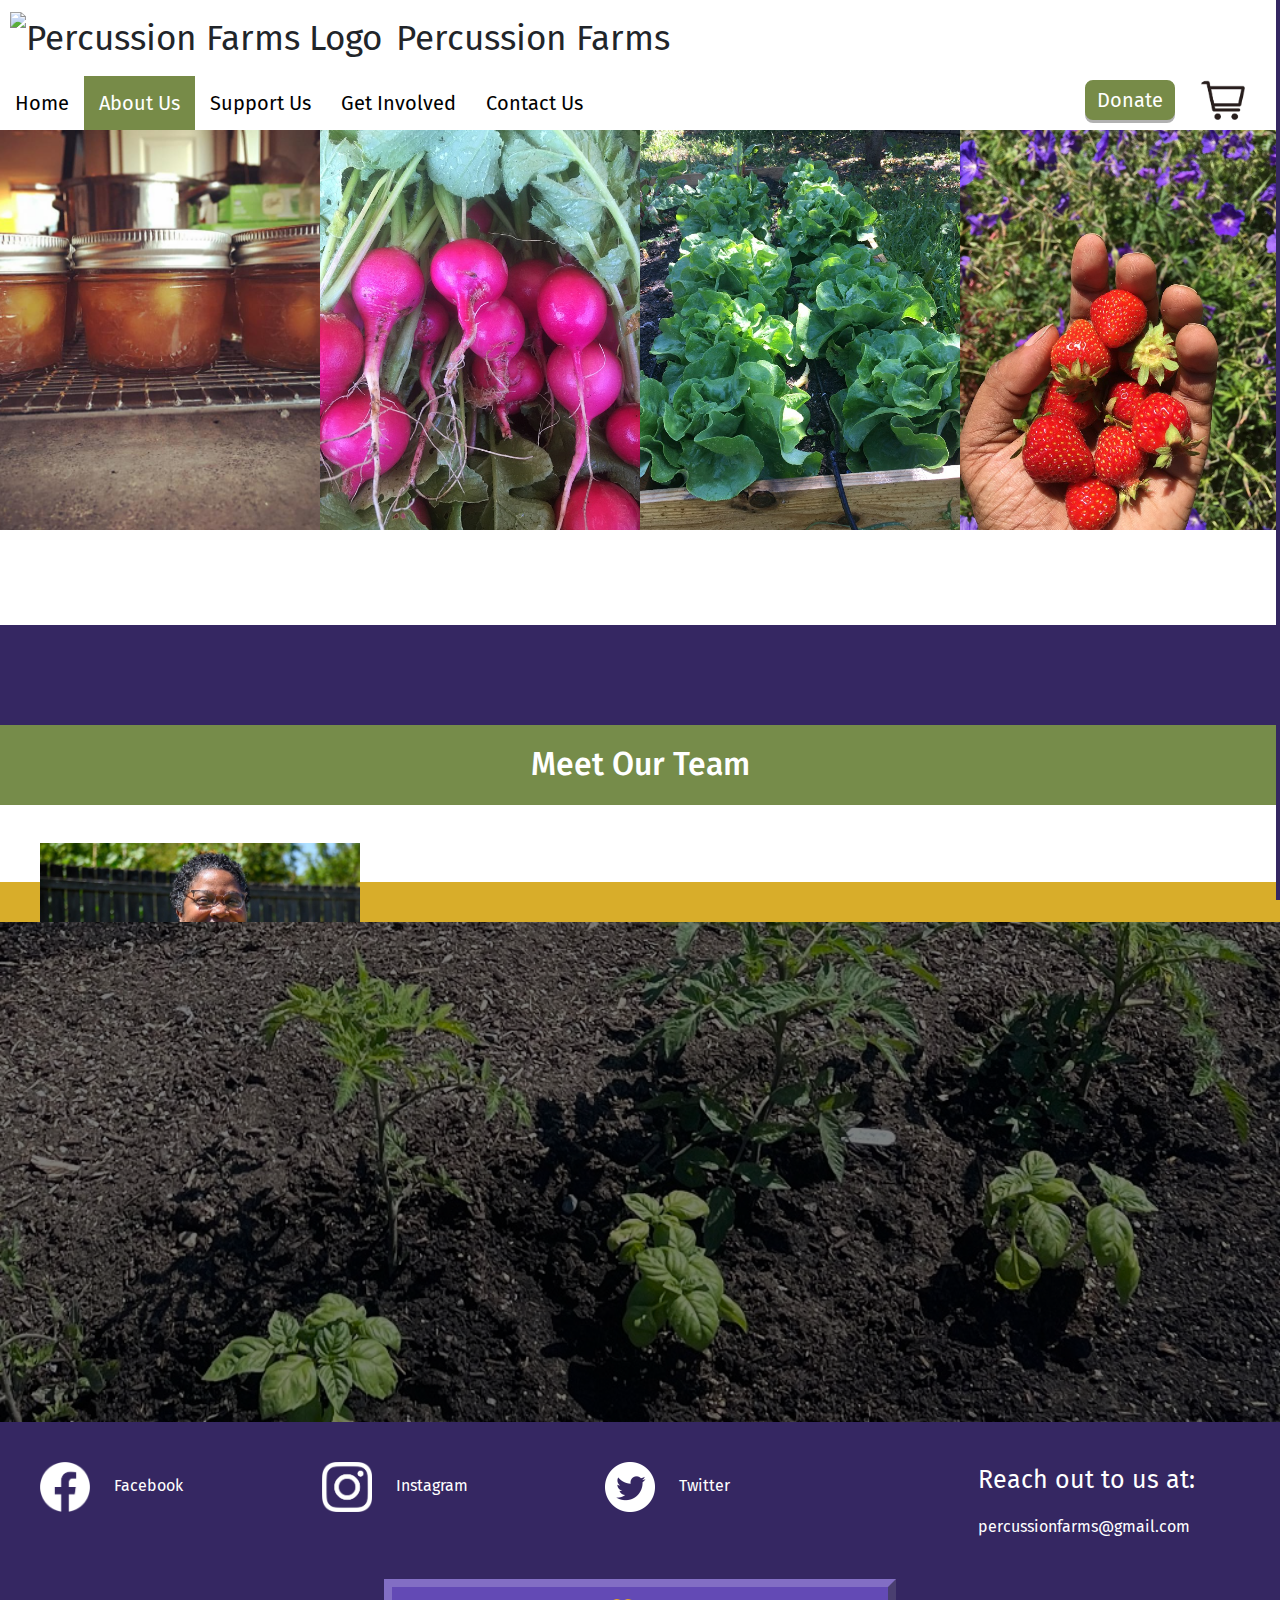
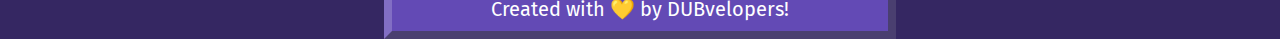
==== about-us.html @ 9882c14b "style fixes,  add support page content load" ====
<!DOCTYPE html>
<html lang="en">

<head>
    <meta charset="UTF-8">
    <meta name="viewport" content="width=device-width, initial-scale=1, shrink-to-fit=no">
    <link rel="icon" type="image/x-icon" href="img/favicon.ico">

    <!-- BOOTSTRAP LINKS -->
    <link rel="stylesheet" href="https://cdn.jsdelivr.net/npm/bootstrap@4.0.0/dist/css/bootstrap.min.css"
        integrity="sha384-Gn5384xqQ1aoWXA+058RXPxPg6fy4IWvTNh0E263XmFcJlSAwiGgFAW/dAiS6JXm" crossorigin="anonymous">
    <script src="https://code.jquery.com/jquery-3.2.1.slim.min.js"
        integrity="sha384-KJ3o2DKtIkvYIK3UENzmM7KCkRr/rE9/Qpg6aAZGJwFDMVNA/GpGFF93hXpG5KkN"
        crossorigin="anonymous"></script>
    <script src="https://cdn.jsdelivr.net/npm/popper.js@1.12.9/dist/umd/popper.min.js"
        integrity="sha384-ApNbgh9B+Y1QKtv3Rn7W3mgPxhU9K/ScQsAP7hUibX39j7fakFPskvXusvfa0b4Q"
        crossorigin="anonymous"></script>
    <script src="https://cdn.jsdelivr.net/npm/bootstrap@4.0.0/dist/js/bootstrap.min.js"
        integrity="sha384-JZR6Spejh4U02d8jOt6vLEHfe/JQGiRRSQQxSfFWpi1MquVdAyjUar5+76PVCmYl"
        crossorigin="anonymous"></script>

    <!-- CSS LINKS -->
    <link rel="stylesheet" type="text/css" href="css/about-us.css">
    <link rel="stylesheet" type="text/css" href="css/header-footer.css">
    <link rel="stylesheet" type="text/css" href="css/modal.css">

    <!-- SCRIPT LINKS -->
    <script src="https://www.paypal.com/sdk/js?client-id=sb&enable-funding=venmo&currency=USD"
        data-sdk-integration-source="button-factory"></script>
    <script defer src="js/script.js"></script>
    <script defer src="js/cart.js"></script>
    <script src="content/env.js"></script>
    <script defer src="content/load-b.js"></script>

    <title> Percussion Farms </title>
</head>

<body>
    <nav>
        <div class="head">
            <img src="img/favicon.ico" alt="Percussion Farms Logo">
            <p>Percussion Farms</p>
        </div>
        <div class="links">
            <a href="index.html">Home</a>
            <a class="current">About Us</a>
            <a href="support-us.html">Support Us</a>
            <a href="get-involved.html">Get Involved</a>
            <a href="contact-us.html">Contact Us</a>
            <img onclick="openCart()" src="img/cart.png"></img>
            <button class="btn" data-open="#donate">Donate</button>
        </div>
    </nav>
    <div class="content">
        <section id="rowpics">
            <img src="img/collage-1.jpg" alt="A row of jars">
            <img src="img/collage-2.jpg" alt="Fresh picked radishes">
            <img src="img/collage-3.jpg" alt="A row of crops growing">
            <img src="img/collage-4.jpg" alt="Fresh picked strawberries">
        </section>
        <section id="mission">
            <h2 id="t7"></h2>
            <p id="s7" style="font-weight: bold;"></p>
        </section>
        <p id="d7"></p>
        <section id="team">
            <h2>Meet Our Team</h2>
            <div id="teamblock">
                <div class="member"
                    style="height: 0" 
                    id="mem8">
                    <img id="i8" 
                        src="img/team-1.png">
                    <div class="text-container">
                        <h3 id="t8"></h3>
                        <h3 id="s8"></h3>
                        <br>
                        <p id="d8"></p>
                    </div>
                </div>
                <div class="member"
                    style="height: 0"  
                    id="mem9">
                    <img id="i9"
                        src="img/team-1.png">
                    <div class="text-container">
                        <h3 id="t9"></h3>
                        <h3 id="s9"></h3>
                        <br>
                        <p id="d9"></p>
                    </div>
                </div>
                <div class="member" 
                    style="height: 0"
                    id="mem10">
                    <img id="i10"
                        style="height: 0" 
                        src="img/team-1.png">
                    <div class="text-container">
                        <h3 id="t10"></h3>
                        <h3 id="s10"></h3>
                        <br>
                        <p id="d10"></p>
                    </div>
                </div>
            </div>
            </div>
        </section>
        <h2 class="history-header" id="t11"></h2>
        <section id="history">
            <div class="background-fade"></div>
            <div id="history-content">
                <img src="img/about-1.jpg" alt="Background pic">
                <div class="text-container">
                    <p id="d11"></p>
                </div>
            </div>
        </section>
    </div>

    <!-- Page Footer -->
    <footer>
        <div class="address">
            <img src="img/logo/facebook.png" alt="Facebook Logo">
            <a href="https://www.facebook.com/PercussionFarms/" target="blank">Facebook</a>
        </div>
        <div class="address">
            <img src="img/logo/instagram.png" alt="Instagram Logo">
            <a href="https://www.instagram.com/percussionfarms/?hl=en" target="blank">Instagram</a>
        </div>
        <div class="address">
            <img src="img/logo/twitter.png" alt="Twitter Logo">
            <a href="https://mobile.twitter.com/percussionfarms" target="blank">Twitter</a>
        </div>
        <div class="filler"></div>
        <div class="contact">
            <p> Reach out to us at: </p>
            <a href="mailto:percussionfarms@gmail.com"> percussionfarms@gmail.com </a>
            <!-- <p>Phone: xxx-xxx-xxxx</p> -->
        </div>
    </footer>
    <div class="dubvelopers">
        <p> Created with &#128155 by <a href="https://dubvelopersuw.org" target="blank">DUBvelopers</a>! </p>
    </div>

    <!-- Donation Overlay -->
    <div id="overlay"></div>
    <div class="popup-body donate-body clear" id="donate">
        <button data-close="#donate" class="close-button">&times;</button>
        <div class="donate-mid">
            <p class="donate-head"> We appreciate your support! </p>
            <p> Thank you for considering donating to our farm! All donations will go towards farm preparation, such
                seeds, class materials, cover crops, and supporting our farmers' salaries.
            </p>
            <div class="amounts">
                <button class="num" value="5" onclick="setValue(5)">$5</button>
                <button class="num" value="10" onclick="setValue(10)">$10</button>
                <button class="num" value="15" onclick="setValue(15)">$15</button>
                <button class="num" value="20" onclick="setValue(20)">$20</button>
            </div>
            <div class="donate-field">
                <p class="dollar">$</p>
                <input type="text" inputmode="numeric" class="donate-input" placeholder="0.00" id="amount"
                    data-amount="0.00" onblur="checkInput()" onkeypress="return filterKeys(event)"
                    onclick="clearInput()"></input>
            </div>

            <!-- CHECKOUT BUTTOM -->
            <form action="https://www.paypal.com/cgi-bin/webscr" method="post">
                <input type="hidden" name="item_name_1" value="Donation" />
                <input id="donate-amount" type="hidden" name="amount_1" value='0.00' />
                <input type="hidden" name="quantity_1" value="1" />

                <p class="donate-check" onclick="checkZero()">Support</p>
                <button hidden id="donate-submit" alt="Checkout Button">Support</button>

                <!-- THANK YOU PAGE RETURN LINK -->
                <input type="hidden" name="return" value="https://www.percussionfarms.org" />
                <!-- CANCEL ORDER RETURN LINK -->
                <input type="hidden" name="cancel_return" value="https://www.percussionfarms.org" />

                <input type="hidden" name="notify_url" value="https://percussionfarms.org/?simple_cart_ipn=1" />
                <input type="hidden" name="business" value="percussionfarms@gmail.com" />
                <input type="hidden" name="currency_code" value="USD" />
                <input type="hidden" name="cmd" value="_cart" />
                <input type="hidden" name="upload" value="1" />
                <input type="hidden" name="rm" value="2" />
                <input type="hidden" name="charset" value="utf-8" />
            </form>
        </div>
    </div>
    <!-- End of Overlay -->

    <!-- Cart Overlay -->
    <div id="cart-sidebar" class="sidebar">
        <button class="close-button" onclick="closeCart()">&times;</button>
        <p class="cart-head"> Cart </p>
        <div class="cart-mid"></div>

        <!-- CHECKOUT BUTTOM -->
        <form action="https://www.paypal.com/cgi-bin/webscr" method="post">
            <input type="hidden" id="name_1" />
            <input type="hidden" id="amount_1" />
            <input type="hidden" id="quantity_1" value="0" />
            <input type="hidden" id="name_2" />
            <input type="hidden" id="amount_2" />
            <input type="hidden" id="quantity_2" value="0" />
            <input type="hidden" id="name_3" />
            <input type="hidden" id="amount_3" />
            <input type="hidden" id="quantity_3" value="0" />
            <input type="hidden" id="name_4" />
            <input type="hidden" id="amount_4" />
            <input type="hidden" id="quantity_4" value="0" />
            <input type="hidden" id="name_5" />
            <input type="hidden" id="amount_5" />
            <input type="hidden" id="quantity_5" value="0" />

            <button type="submit" class="hide btn" id="cart-submit" name="submit" alt="Checkout Button">Check
                Out</button>

            <!-- THANK YOU PAGE RETURN LINK -->
            <input type="hidden" name="return" value="https://www.percussionfarms.org" />
            <!-- CANCEL ORDER RETURN LINK -->
            <input type="hidden" name="cancel_return" value="https://www.percussionfarms.org" />

            <input type="hidden" name="notify_url" value="https://percussionfarms.org/?simple_cart_ipn=1" />
            <input type="hidden" name="business" value="percussionfarms@gmail.com" />
            <input type="hidden" name="currency_code" value="USD" />
            <input type="hidden" name="cmd" value="_cart" />
            <input type="hidden" name="upload" value="1" />
            <input type="hidden" name="rm" value="2" />
            <input type="hidden" name="charset" value="utf-8" />
        </form>

    </div>
    <!-- End of Overlay -->

</body>

</html>
---- css/about-us.css ----
#rowpics {
	height: auto;
	display: flex;
}

#rowpics img {
	width: 25%;
	height: 400px;
	object-fit: cover;
}

#mission {
	height: auto;
	margin: 40px 8vw;
}

#mission h2 {
	padding-bottom: 15px;
	font-size: 40px;
}

#mission,
#team h2,
#history {
	text-align: center;
	justify-content: center;
}

#mission p {
	font-size: 22px;
	line-height: 40px;
}

#history,
#team,
#values,
#history h2 {
	margin-bottom: 0px;
	margin-top: 0px;
}

#values {
	background-color: #352762;
	display: flex;
	justify-content: space-evenly;
	color: white;
	height: auto;
}

.value {
	display: flex;
	flex-flow: column;
	width: 33%;
	height: 100%;
	justify-content: center;
	text-align: center;
	padding: 5% 5% 5% 5%;
}

.value-header {
	display: flex;
	flex-flow: row nowrap;
	height: 80px;
	margin-left: auto;
	margin-right: auto;
}

.value-header img {
	height: 100%;
}

.value-header>h3 {
	margin: auto 10px;
	font-size: 30px;
	font-weight: bold;
}

.value .text-container {
	margin-top: 20px;
	width: 100%;
	word-wrap: break-word;
	height: 50%;
	text-align: center;
}

.value img {
	height: 100%;
}

.value p {
	flex-flow: column;
	line-height: 40px;
	font-size: 20px;
}

.content>p {
	font-size: 22px;
	line-height: 40px;
	color: white;
	background-color: #352762;
	padding: 50px 8vw;
	margin-bottom: 0;
	text-align: center;
}

#team h2 {
	background-color: #768C4A;
	height: 80px;
	justify-content: center;
	color: white;
	height: 80px;
	padding: 20px;
}

#teamblock {
	flex-direction: column;
	margin: 3vw 0;
}

#teamblock,
.member {
	display: flex;
}

.member {
	gap: 40px;
	margin: 0px 40px;
}

.member h2 {
	font-size: 18px;
}

.member img {
	width: 25vw;
	max-width: 375px;
	height: auto;
	margin: auto 0;
}

.member .text-container {
	width: 70vw;
	margin: 30px 0;
}

.member .text-container h3 {
	font-size: 24px;
}

.member .text-container p {
	font-size: 22px;
	line-height: 36px;
}

.member .text-container h3:nth-child(1) {
	font-weight: bold;
}

.member .text-container h3:nth-child(2) {
	font-style: italic;
}

.member h3 {
	font-size: 18px;
	margin-bottom: 0px;
}

.background-fade {
	background-color: rgba(0, 0, 0, .5);
	position: absolute;
	width: 100vw;
	max-width: 2100px;
	height: 500px;
	z-index: 2;
}

#history {
	height: 500px;
	color: white;
}

.history-header {
	background-color: #D8AD2A;
	height: auto;
	padding: 20px;
	margin-bottom: 0;
	text-align: center;
	color: white;
}

#history img {
	position: relative;
	width: 100%;
	height: 500px;
	object-fit: cover;
}

#history #history-content {
	height: 500px;
	position: relative;
}

#history-content .text-container {
	position: absolute;
	top: 70%;
	left: 50%;
	transform: translate(-50%, -50%);
	word-break: break-all;
	height: 90%;
	width: 80%;
	z-index: 4;
	word-break: break-word;
}

#history-content .text-container p {
	font-size: 25px;
}

.btn,
.newsletter-submit {
	margin-top: 2rem;
	background-color: transparent;
	color: white;
	border: 3px solid white;
	border-radius: 8px;
	font-size: 18px;
	box-shadow: 0px 3px rgba(100, 100, 100, .5);
}

.newsletter {
	display: flex;
	flex-direction: column;
	gap: 1.5rem;
	background-color: rgb(198, 198, 198, .3);
	padding: 3rem;
}

.newsletter h3 {
	margin-bottom: 2rem;
	font-weight: bold;
}

.newsletter-container {
	margin: auto;
	width: 60%;
}

.newsletter-text {
	width: 100%;
	height: 40px;
	padding: 1rem;
	border-width: 1px;
	background-color: rgb(202, 164, 164, .5);
}

.newsletter-submit {
	border: none;
	margin: 0;
	padding: 6px 12px;
	background-color: #768C4A;
}

/* Media Queries */

@media only screen and (max-width: 800px) {
	#rowpics img {
		width: 50%;
		height: 200px;
	}

	#values {
		height: auto;
		padding: 40px 0;
	}

	.member {
		gap: 0;
		margin: 30px 10vw;
	}

	.member img {
		width: 80%;
		max-width: 80%;
		margin: 0 auto;
	}

	.member .text-container {
		width: 100%;
	}

	.member .text-container p {
		text-align: center;
		margin: 0;
	}

	.member .text-container h3 {
		text-align: center;
		width: 100%;
		margin-bottom: 10px;
		font-size: 25px;
	}

	#history {
		height: 600px;
	}

	#history h2,
	#team h2 {
		height: 80px;
		padding: 20px;
	}

	#history #history-content {
		height: 600px;
		position: relative;
	}

	#history img {
		position: relative;
		width: 100%;
		height: 600px;
		object-fit: cover;
	}

	.background-fade {
		height: 600px;
	}

	#rowpics {
		flex-wrap: wrap;
	}

	#rowpics img {
		width: 50%;
		object-fit: cover;
	}

	#values {
		flex-direction: column;
		align-items: center;
	}

	#values>.value {
		width: 100%;
		padding-bottom: 5%;
	}

	.member {
		flex-direction: column;
	}

	.newsletter-container {
		width: 80%;
	}
}

@media only screen and (max-width: 420px) {
	#history {
		height: 950px;
	}

	#history h2 {
		height: 3000px;
		padding: 20px;
	}

	#history #history-content {
		position: relative;
	}

	#history img {
		position: relative;
		width: 100%;
		object-fit: cover;
	}

	.background-fade {
		background-color: rgba(0, 0, 0, .4);
		position: absolute;
		width: 100%;
		z-index: 2;
	}

	#history-content .text-container {
		overflow-y: scroll;
	}

	#history-content .text-container p {
		font-size: 22px;
	}

}

@media only screen and (max-width: 576px) {
	.imgRow {
		display: block;
	}

	#rowpics img {
		width: 100%;
		height: 200px;
	}

	#history h2 {
		height: auto;
		word-break: break-word;
		padding: 20px;
	}

	#history {
		height: 600px;
		position: relative;
	}

	#history img {
		position: relative;
		width: 100%;
		object-fit: cover;
	}

	#history-content .text-container {
		top: 300px;
		font-size: 12px;
	}

}
---- css/header-footer.css ----
@import url('https://fonts.googleapis.com/css2?family=Fira+Sans:wght@400&display=swap');

html {
	width: 100vw;
	margin: 0 auto;
	background: #778b48;
	overflow-y: overlay;
}

* {
	font-family: 'Fira Sans', sans-serif;
	font-size: 16px;
	margin: 0;
}

.btn {
	color: white;
	border-radius: 8px;
	font-size: 18px;
	box-shadow: 0px 3px rgba(100, 100, 100, .5);
}

.btn:hover {
	background-color: white;
	color: transparent;
}

.overlap-text .btn:hover {
	color: rgb(53, 53, 53);
}

.newsletter-submit {
	margin: 0;
	padding: 6px 52px;
	border: 2px solid #768C4A;
	background-color: #768C4A;
}

.newsletter-submit:hover {
	background-color: white;
	color: #768C4A;
	cursor: pointer;
}

.carousel-indicators li:hover {
	cursor: pointer;
}

/* Header Styling */

.head {
	height: 80px;
	width: 100%;
}

.head * {
	display: inline-block;
	height: 60px;
	margin: 10px 0px;
	padding: 0;
	vertical-align: text-top;
	font-size: 35px;
}

.head img {
	width: auto;
	margin: 10px 10px;
}

.links {
	display: block;
	height: 50px;
	font-size: 0px;
	color: white;
}

.links a {
	position: relative;
	top: 8px;
	padding: 15px;
	font-size: 20px;
	transition: 0.3s;
	font-size: 20px;
	z-index: 0;
}

.links a:not(.current) {
	color: black;
}

.links .current {
	color: white;
	background: #778b48;
}

.links button {
	height: 40px;
	margin: 0px 25px 0px 0px;
	padding: 0px 10px;
	float: right;
	border: 2px solid #778b48;
	border-radius: 8px;
	background: #778b48;
	font-size: 20px;
	color: white;
	cursor: pointer;
	text-align: start;
}

.links button:hover {
	color: #778b48;
	background-color: white;
}

.links img {
	height: 40px;
	margin: 0px 35px 0px 0px;
	float: right;
	font-size: 20px;
	color: white;
	cursor: pointer;
	border-radius: 8px;
	background: white;
	transition-property: color, background-color, border-color, box-shadow;
	transition-duration: 0.15s, 0.15s, 0.15s, 0.15s;
	transition-timing-function: ease-in-out, ease-in-out, ease-in-out, ease-in-out;
	transition-delay: 0s, 0s, 0s, 0s;
}

.links img:hover {
	background-color: rgb(201, 200, 200);
}

.links a:hover {
	text-decoration: none;
	color: white;
	background: #778b48;
}

/* Footer Styling */

footer {
	background: #352762;
	height: auto;
	display: flex;
	align-items: flex-start;
	justify-content: space-between;
	color: white;
	padding: 30px;
}

.address,
.contact {
	width: 30vw;
	height: 70%;
	margin: 10px 0px 10px 10px;
}

.address img {
	height: auto;
	width: 50px;
}

.address a {
	color: white;
	text-decoration: none;
	padding: 10px 20px;
	border-radius: 10px;
	transition-property: color, background-color, border-color, box-shadow;
	transition-duration: 0.15s, 0.15s, 0.15s, 0.15s;
	transition-timing-function: ease-in-out, ease-in-out, ease-in-out, ease-in-out;
	transition-delay: 0s, 0s, 0s, 0s;
}

.address a:hover {
	background-color: white;
	color: #352762;
}

.contact {
	width: 30vw;
}

.contact p {
	font-size: 25px;
	margin-bottom: 1rem;
}

.contact a {
	color: white;
	text-decoration: none;
	font-size: 16px;
}

.contact a:hover {
	text-decoration: underline;
}

.filler {
	width: 10vw;
}

.dubvelopers {
	background: #352762;
	display: block;
	height: 60px;
	text-align: center;
}

.dubvelopers p {
	background: #634ab5;
	font-size: 20px;
	color: white;
	padding: 7px;
	margin: auto;
	width: 40%;
	min-width: 400px;
	max-width: 1000px;
	border: 8px outset #826ec4;
	display: inline-block;
}

.dubvelopers p a {
	font-size: inherit;
	color: white;
	text-decoration: none;
}

.dubvelopers p a:hover {
	text-decoration: underline;
}

/* Media Queries */

@media only screen and (max-width: 1200px) {
	.newsletter-container {
		width: 80%;
	}
}

@media only screen and (max-width: 875px) {
	.address a {
		display: block;
		margin-top: 20px;
	}
}

@media only screen and (max-width: 800px) {

	.links a {
		display: block;
		text-align: center;
		width: 100%;
		margin: auto;
	}

	.links img {
		height: 40px;
		padding: 0px 18vw;
		margin: 20px 5vw;
		border: 3px outset grey;
		border-radius: 8px;
		/*background: #778b48;*/
	}

	.links button {
		width: 45%;
		margin: 20px 0px;
	}

	.links {
		height: 380px;
	}

	.newsletter-container {
		width: 100%;
	}

	.newsletter-submit {
		width: 100%;
	}

	footer {
		display: block;
	}

	.address,
	.contact {
		display: block;
		width: 50%;
		text-align: left;
		margin-left: 30vw;
		margin-bottom: 20px;
	}

	.address p,
	.contact p {
		display: block;
		margin-bottom: 20px;
		margin-right: 20px;
	}

	.address a {
		display: inline;
		margin-left: 10px;
	}

	.filler {
		height: 10px;
	}
}

@media only screen and (max-width: 520px) {

	.head img {
		width: 60px;
		height: 60px;
		object-fit: contain;
	}

	.head p {
		height: 70px;
		word-break: break-word;
		width: 60vw;
		line-height: 2rem;
		font-size: 35px;
		text-align: center;
	}

	.links {
		height: 440px;
	}

	.links img {
		display: block;
		float: none;
		width: 80%;
		object-fit: contain;
		margin: 20px 10vw;
	}

	.links button {
		display: block;
		float: none;
		width: 80vw;
		margin: 0vw 10vw;
	}

	.address,
	.contact {
		width: 80%;
		margin-left: 10vw;
	}

	.dubvelopers p {
		min-width: 10px;
		width: 90vw;
		padding: 5px 0px;
		overflow-wrap: break-word;
		overflow: hidden;
	}

	.dubvelopers {
		height: auto;
		min-width: 10px;
		overflow: hidden;
	}

	html,
	body {
		overflow-x: hidden;
	}

}

@media only screen and (max-width: 300px) {
	.head p {
		font-size: 30px;
	}
}
---- css/modal.css ----
body {
	max-width: 2100px;
	margin: 0 auto !important;
}

/* Donate Popup */

.donate-body {
  width: 450px;
  height: auto;
  max-width: 80vw;
  max-height: 600px;
  min-width: 20vh;
  overflow-y: auto;
}

.donate-body.popup {
  transform: translate(-50%, -50%) scale(1);
}
	
.donate-mid {
	margin: 7%;
	height: auto;
	display: flex;
	flex-direction: column;
	font-size: 16px;
}

.donate-mid p:not(.donate-head) {
	font-size: 20px;
	line-height: 1.3;
	margin-bottom: 10px;
}

.donate-head {
	font-weight: bold;
	font-size: 26px;
	margin-bottom: 10px;
}

.donate-body .num {
	width: 48%;
	height: 40px;
	margin: 5px 0px;
	background: #352762;
	border: 2px solid #352762;
	border-radius: 5px;
	color: white;
  	cursor: pointer;
	transition: all 0.15s ease-in-out;
	font-size: 20px;
}

.donate-body .num:hover {
	background-color: white;
	color: #352762;
}


.amounts {
	margin: 10px 0px;
	display: flex;
	flex-direction: row;
	justify-content: space-between;
	flex-wrap: wrap;
}

.donate-field p {
	display: inline-block;
	font-size: 300px;
}

.dollar {
	position: absolute;
	left: 10px;
	padding: 7px 5px 0 5px;
}

.donate-input {
	display: inline-block;
	font-size: 20px;
	padding: 0 0 0 7px;
	background: lightgrey;
	height: 40px;
	width: 100%;
	margin-bottom: 20px;
	border-radius: 5px;
}

.donate-check {
	background: #778b48;
	color: white;
	width: 100%;
	margin-left: auto;
	margin-right: auto;
    border: 2px solid #778b48;
	border-radius: 5px;
	padding: 7px 10px;
	cursor: pointer;
	text-align: center;
	transition: all 0.15s ease-in-out;
}

.donate-check:hover {
	color: #778b48;
	background-color: white;
}

/* Cart Popup */

.sidebar.opened {
	width: 350px;
}

.sidebar {
  height: 100%;
  width: 0;
  position: fixed;
  z-index: 1;
  top: 0;
  right: 0;
  transition: 0.3s;
  background-color: white;
  overflow-x: hidden;
  overflow-y: scroll;
  box-sizing: content-box;
}

.sidebar .close-button {
  position: absolute;
  top: 0;
  right: 0;
}

.sidebar {
	border-left: 4px solid #352762;
}

.empty {
	margin: 40vh 0;
	font-style: italic;
	width: 100%;
	text-align: center;
}

.cart-head {
	font-weight: bold;
	font-size: 25px;
	text-align: center;
	margin: 1.5rem 1.5rem 0;
	display: inline-block;
}

.cart-mid {
	margin: 0px 15px;
	width: 310px;
	height: auto;
	font-size: 16px;
}

.cart-item {
	font-size: 18px;
	height: 125px;
	width: inherit;
	margin-top: 15px;
	text-align: left;
}

.cart-item img {
	display: inline-block;
	width: 120px;
	height: 120px;
	object-fit: cover;
	vertical-align: top;
}

.cart-item .right {
	display: inline-block;
	width: 180px;
	height: 120px;
}

.cart-item .right * {
	padding: 0px 5px;
}

.cart-item .item-name {
	font-weight: bold;
	height: 25px;
	width: inherit;
	margin: 0;
}

.cart-item .item-desc {
	color: grey;
	height: 65px;
	width: inherit;
	margin: 0;
}

.cart-item .cart-row {
	height: 30px;
	width: inherit;
}

.cart-item span:hover {
	cursor: pointer;
	background: lightgrey;
}

.cart-item .edit * {
	display: inline-block;
	padding: 0px 9px;
	font-size: 16px;
}

.cart-item .edit {
	display: inline-block;
	border: 2px solid grey;
	width: auto;
	max-width: 95px;
	height: 28px;
	padding: 0;
	user-select: none;
}

.cart-item .edit p {
	width: 35px;
	text-align: center;
	padding: 0;
}

.cart-item .item-remove {
	font-weight: bold;
	color: red;
	padding: 2px 7px;
	float: right;
	border-radius: 8px;
	transition: all 0.15s ease-in-out;
}

.cart-item .item-remove:hover {
	font-weight: bold;
	background: red;
	color: white;
}

.total * {
	font-size: 20px;
	height: 40px;
	width: 80px;
	padding: 10px 10px 0;
	float: right;
}

.total h4 {
	float: left;
	margin: 5px 0 0;
}

.cart-footer * {
	display: block;
	width: 80%;
	padding: 2px;
	margin: 10px auto;
	font-size: 20px;
}

#cart-submit {
	background: red;
	color: white;
	width: 300px;
	margin: 0px 15px;
	border-radius: 10px;
	border: 2px solid red;
	box-shadow: 0px 3px rgba(100, 100, 100, .5);
	padding: 5px 0px;
  	cursor: pointer;
  	font-size: 20px;
}

#cart-submit:hover {
	color: red;
	background-color: white;
}

/* General Popup Styling */

.popup-body {
  position: fixed;
  top: 50%;
  left: 50%;
  transform: translate(-50%, -50%) scale(0);
  transition: 250ms ease-in-out;
  z-index: 10;
  background-color: white;
}

.close-button {
  cursor: pointer;
  background: none;
  color: red;
  float: right;
  border: none;
  font-size: 30px;
  height: 50px;
  padding: 0 15px 0 18px;
  font-weight: bold;
  border-radius: 0px 0px 0px 20px;
  transition: all 0.15s ease-in-out;
}

.close-button:hover {
  color: white;
  background: red;
}

#overlay {
  position: fixed;
  top: 0; left: 0; right: 0; bottom: 0;
  opacity: 0;
  transition: 200ms ease-in-out;
  background-color: rgba(0, 0, 0, .6);
  pointer-events: none;
}

#overlay.popup {
  opacity: 1;
  pointer-events: all;
}

.hide {
	display: none;
}

/*body::-webkit-scrollbar-thumb {
	width: 1em;
}*/

@media screen and (max-width: 1100px) {
	.overlap-text p {
		font-size: 30px;
	}
}
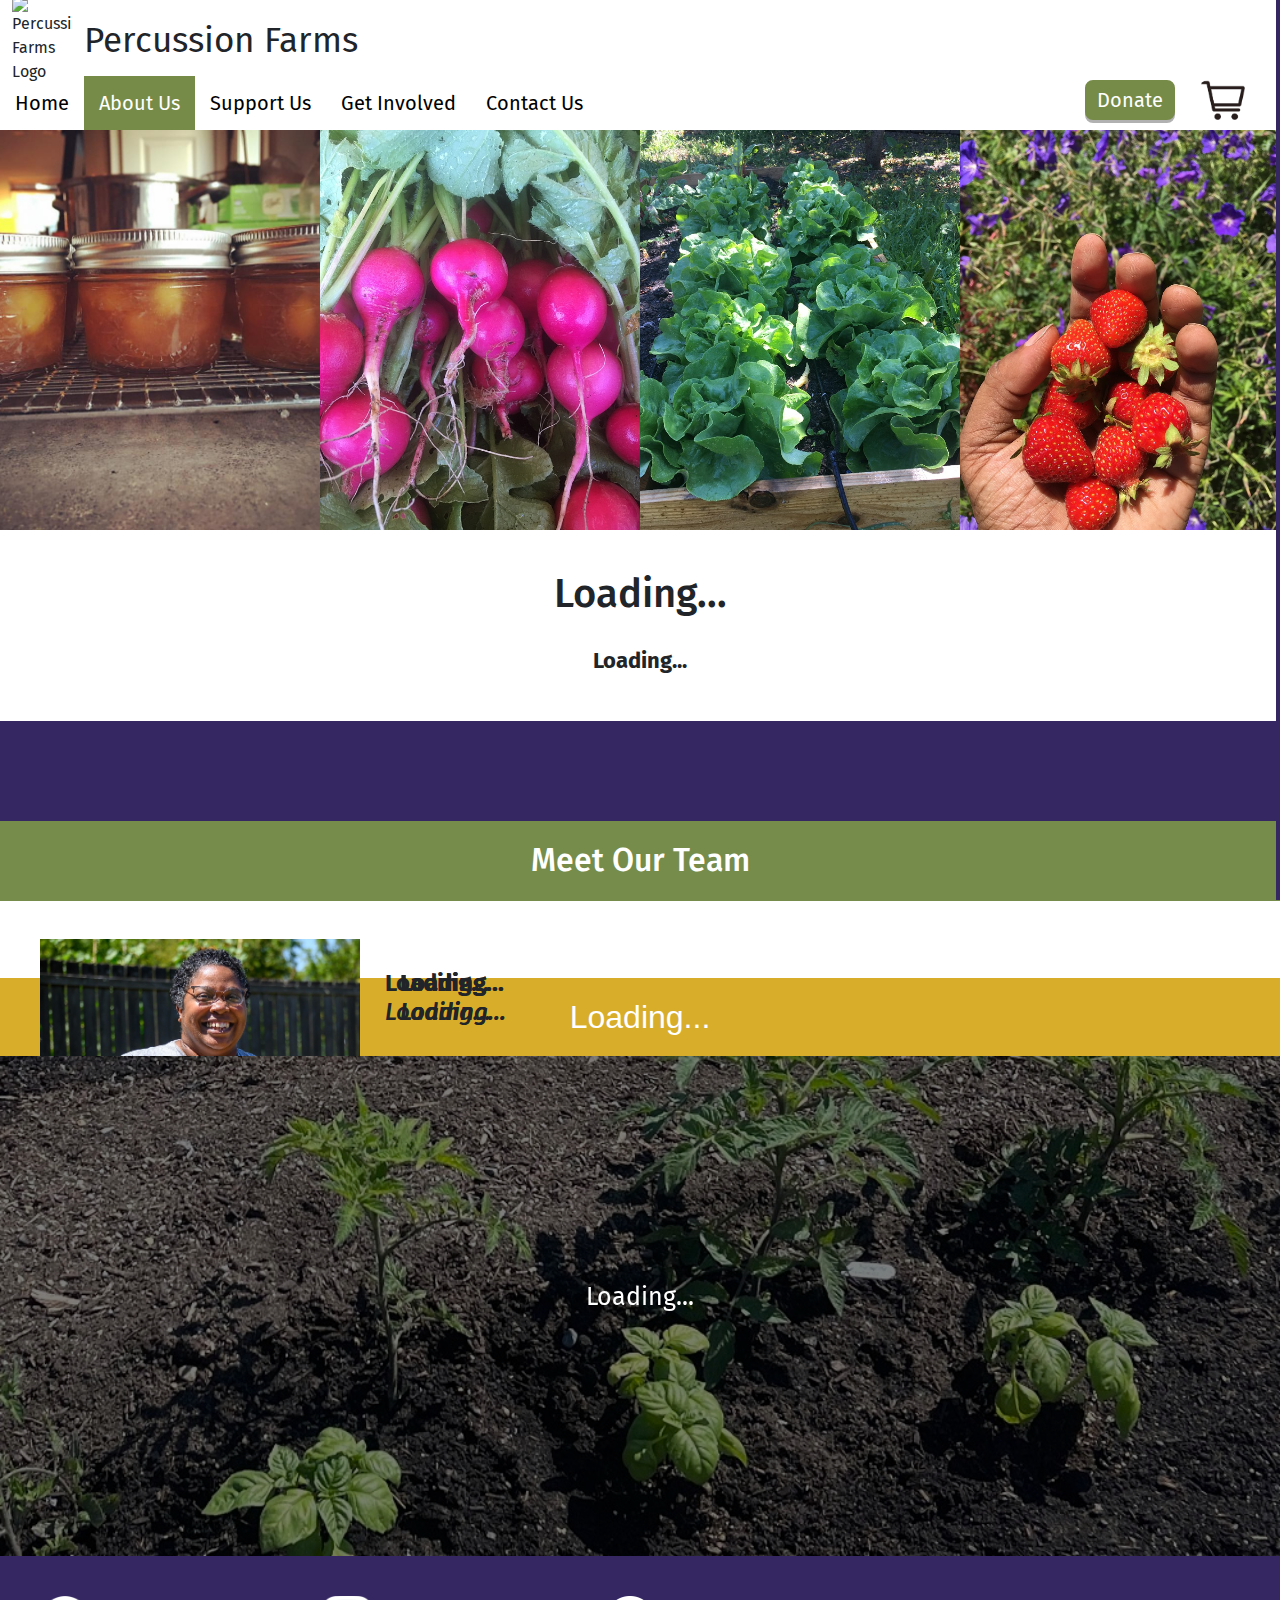
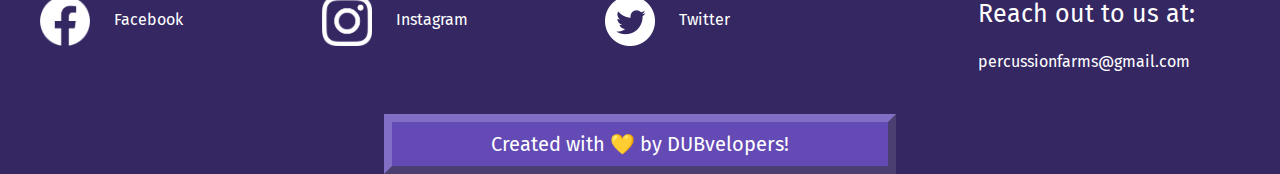
==== commit 13d04c1b: "add loading transparency for user" ====
--- a/about-us.html
+++ b/about-us.html
@@ -29,8 +29,8 @@
         data-sdk-integration-source="button-factory"></script>
     <script defer src="js/script.js"></script>
     <script defer src="js/cart.js"></script>
-    <script src="content/env.js"></script>
-    <script defer src="content/load-b.js"></script>
+    <script defer src="content/env.js"></script>
+    <script defer src="content/load-about.js"></script>
 
     <title> Percussion Farms </title>
 </head>
@@ -59,8 +59,11 @@
             <img src="img/collage-4.jpg" alt="Fresh picked strawberries">
         </section>
         <section id="mission">
-            <h2 id="t7"></h2>
-            <p id="s7" style="font-weight: bold;"></p>
+            <h2 id="t7"> Loading... </h2>
+            <p id="s7" 
+                style="font-weight: bold;"> 
+                Loading... 
+            </p>
         </section>
         <p id="d7"></p>
         <section id="team">
@@ -72,10 +75,10 @@
                     <img id="i8" 
                         src="img/team-1.png">
                     <div class="text-container">
-                        <h3 id="t8"></h3>
-                        <h3 id="s8"></h3>
+                        <h3 id="t8"> Loading... </h3>
+                        <h3 id="s8"> Loading... </h3>
                         <br>
-                        <p id="d8"></p>
+                        <p id="d8"> Loading... </p>
                     </div>
                 </div>
                 <div class="member"
@@ -84,10 +87,10 @@
                     <img id="i9"
                         src="img/team-1.png">
                     <div class="text-container">
-                        <h3 id="t9"></h3>
-                        <h3 id="s9"></h3>
+                        <h3 id="t9"> Loading... </h3>
+                        <h3 id="s9"> Loading... </h3>
                         <br>
-                        <p id="d9"></p>
+                        <p id="d9"> Loading... </p>
                     </div>
                 </div>
                 <div class="member" 
@@ -97,22 +100,22 @@
                         style="height: 0" 
                         src="img/team-1.png">
                     <div class="text-container">
-                        <h3 id="t10"></h3>
-                        <h3 id="s10"></h3>
+                        <h3 id="t10"> Loading... </h3>
+                        <h3 id="s10"> Loading... </h3>
                         <br>
-                        <p id="d10"></p>
+                        <p id="d10"> Loading... </p>
                     </div>
                 </div>
             </div>
             </div>
         </section>
-        <h2 class="history-header" id="t11"></h2>
+        <h2 class="history-header" id="t11"> Loading... </h2>
         <section id="history">
             <div class="background-fade"></div>
             <div id="history-content">
                 <img src="img/about-1.jpg" alt="Background pic">
                 <div class="text-container">
-                    <p id="d11"></p>
+                    <p id="d11"> Loading... </p>
                 </div>
             </div>
         </section>
@@ -121,15 +124,15 @@
     <!-- Page Footer -->
     <footer>
         <div class="address">
-            <img src="img/logo/facebook.png" alt="Facebook Logo">
+            <img src="logo/facebook.png" alt="Facebook Logo">
             <a href="https://www.facebook.com/PercussionFarms/" target="blank">Facebook</a>
         </div>
         <div class="address">
-            <img src="img/logo/instagram.png" alt="Instagram Logo">
+            <img src="logo/instagram.png" alt="Instagram Logo">
             <a href="https://www.instagram.com/percussionfarms/?hl=en" target="blank">Instagram</a>
         </div>
         <div class="address">
-            <img src="img/logo/twitter.png" alt="Twitter Logo">
+            <img src="logo/twitter.png" alt="Twitter Logo">
             <a href="https://mobile.twitter.com/percussionfarms" target="blank">Twitter</a>
         </div>
         <div class="filler"></div>
--- a/css/about-us.css
+++ b/css/about-us.css
@@ -202,11 +202,10 @@
 
 #history-content .text-container {
 	position: absolute;
-	top: 70%;
+	top: 50%;
 	left: 50%;
 	transform: translate(-50%, -50%);
 	word-break: break-all;
-	height: 90%;
 	width: 80%;
 	z-index: 4;
 	word-break: break-word;
--- a/css/header-footer.css
+++ b/css/header-footer.css
@@ -51,20 +51,19 @@
 .head {
 	height: 80px;
 	width: 100%;
-}
-
-.head * {
-	display: inline-block;
-	height: 60px;
-	margin: 10px 0px;
-	padding: 0;
-	vertical-align: text-top;
+	padding: 0 12px;
+	display: flex;
+	align-items: center;
+	gap: 12px;
+}
+
+.head p {
 	font-size: 35px;
+	margin: 0;
 }
 
 .head img {
-	width: auto;
-	margin: 10px 10px;
+	width: 60px;
 }
 
 .links {
@@ -344,6 +343,7 @@
 		float: none;
 		width: 80vw;
 		margin: 0vw 10vw;
+		text-align: center;
 	}
 
 	.address,
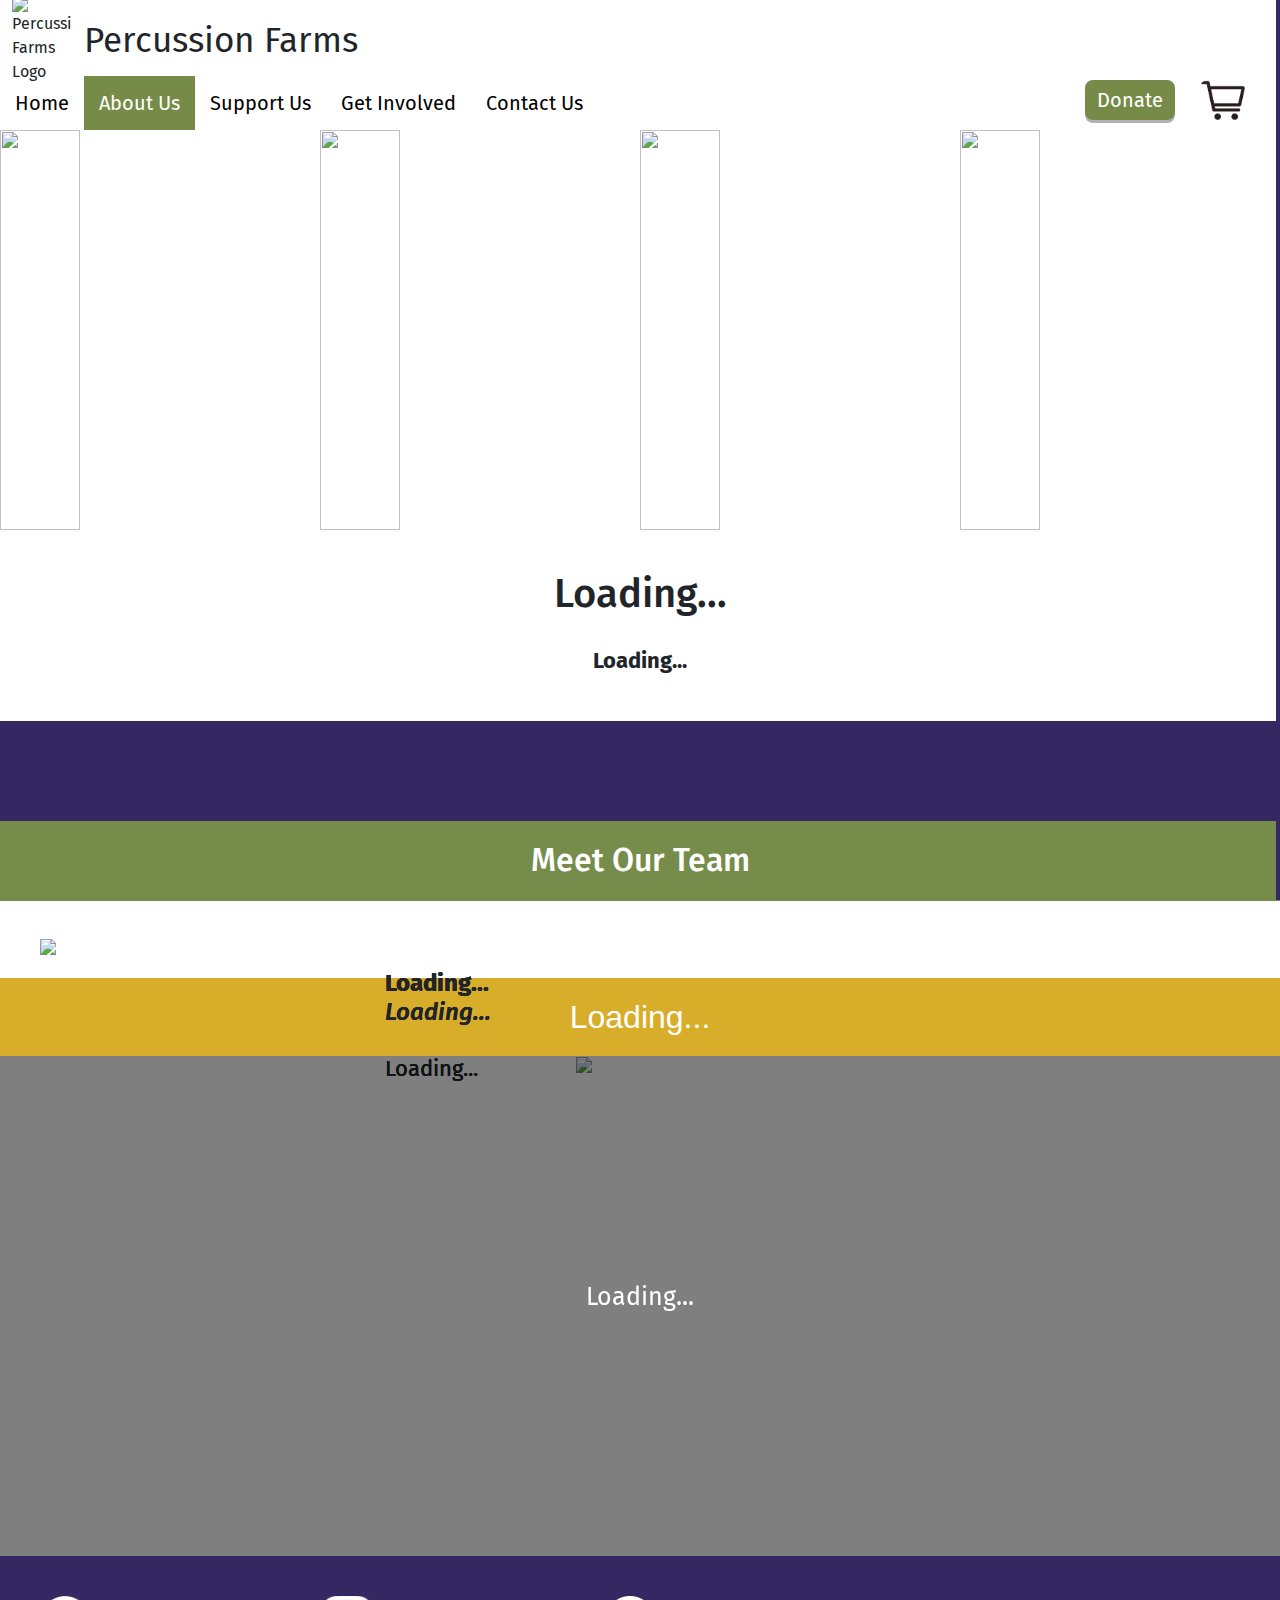
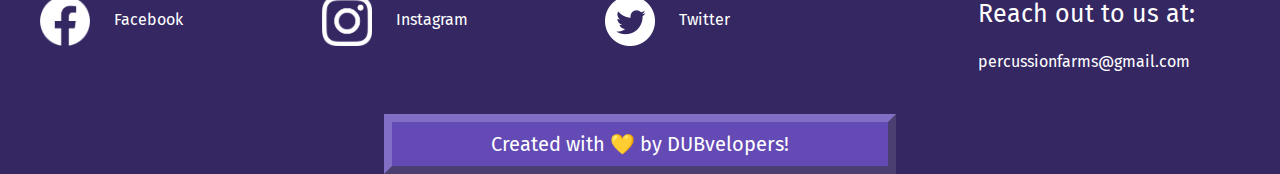
==== commit bb0cbc66: "redefine image sources (home + about)" ====
--- a/about-us.html
+++ b/about-us.html
@@ -53,10 +53,10 @@
     </nav>
     <div class="content">
         <section id="rowpics">
-            <img src="img/collage-1.jpg" alt="A row of jars">
-            <img src="img/collage-2.jpg" alt="Fresh picked radishes">
-            <img src="img/collage-3.jpg" alt="A row of crops growing">
-            <img src="img/collage-4.jpg" alt="Fresh picked strawberries">
+            <img id="img-6" src="img/default-small.jpg">
+            <img id="img-7" src="img/default-small.jpg">
+            <img id="img-8" src="img/default-small.jpg">
+            <img id="img-9" src="img/default-small.jpg">
         </section>
         <section id="mission">
             <h2 id="t7"> Loading... </h2>
@@ -72,8 +72,8 @@
                 <div class="member"
                     style="height: 0" 
                     id="mem8">
-                    <img id="i8" 
-                        src="img/team-1.png">
+                    <img id="img-11" 
+                        src="img/default-small.jpg">
                     <div class="text-container">
                         <h3 id="t8"> Loading... </h3>
                         <h3 id="s8"> Loading... </h3>
@@ -84,8 +84,8 @@
                 <div class="member"
                     style="height: 0"  
                     id="mem9">
-                    <img id="i9"
-                        src="img/team-1.png">
+                    <img id="img-12"
+                        src="img/default-small.jpg">
                     <div class="text-container">
                         <h3 id="t9"> Loading... </h3>
                         <h3 id="s9"> Loading... </h3>
@@ -96,9 +96,8 @@
                 <div class="member" 
                     style="height: 0"
                     id="mem10">
-                    <img id="i10"
-                        style="height: 0" 
-                        src="img/team-1.png">
+                    <img id="img-13"
+                        src="img/default-small.jpg">
                     <div class="text-container">
                         <h3 id="t10"> Loading... </h3>
                         <h3 id="s10"> Loading... </h3>
@@ -113,7 +112,9 @@
         <section id="history">
             <div class="background-fade"></div>
             <div id="history-content">
-                <img src="img/about-1.jpg" alt="Background pic">
+                <img src="img/default-big.jpg"
+                    id="img-14"
+                    alt="Background pic">
                 <div class="text-container">
                     <p id="d11"> Loading... </p>
                 </div>
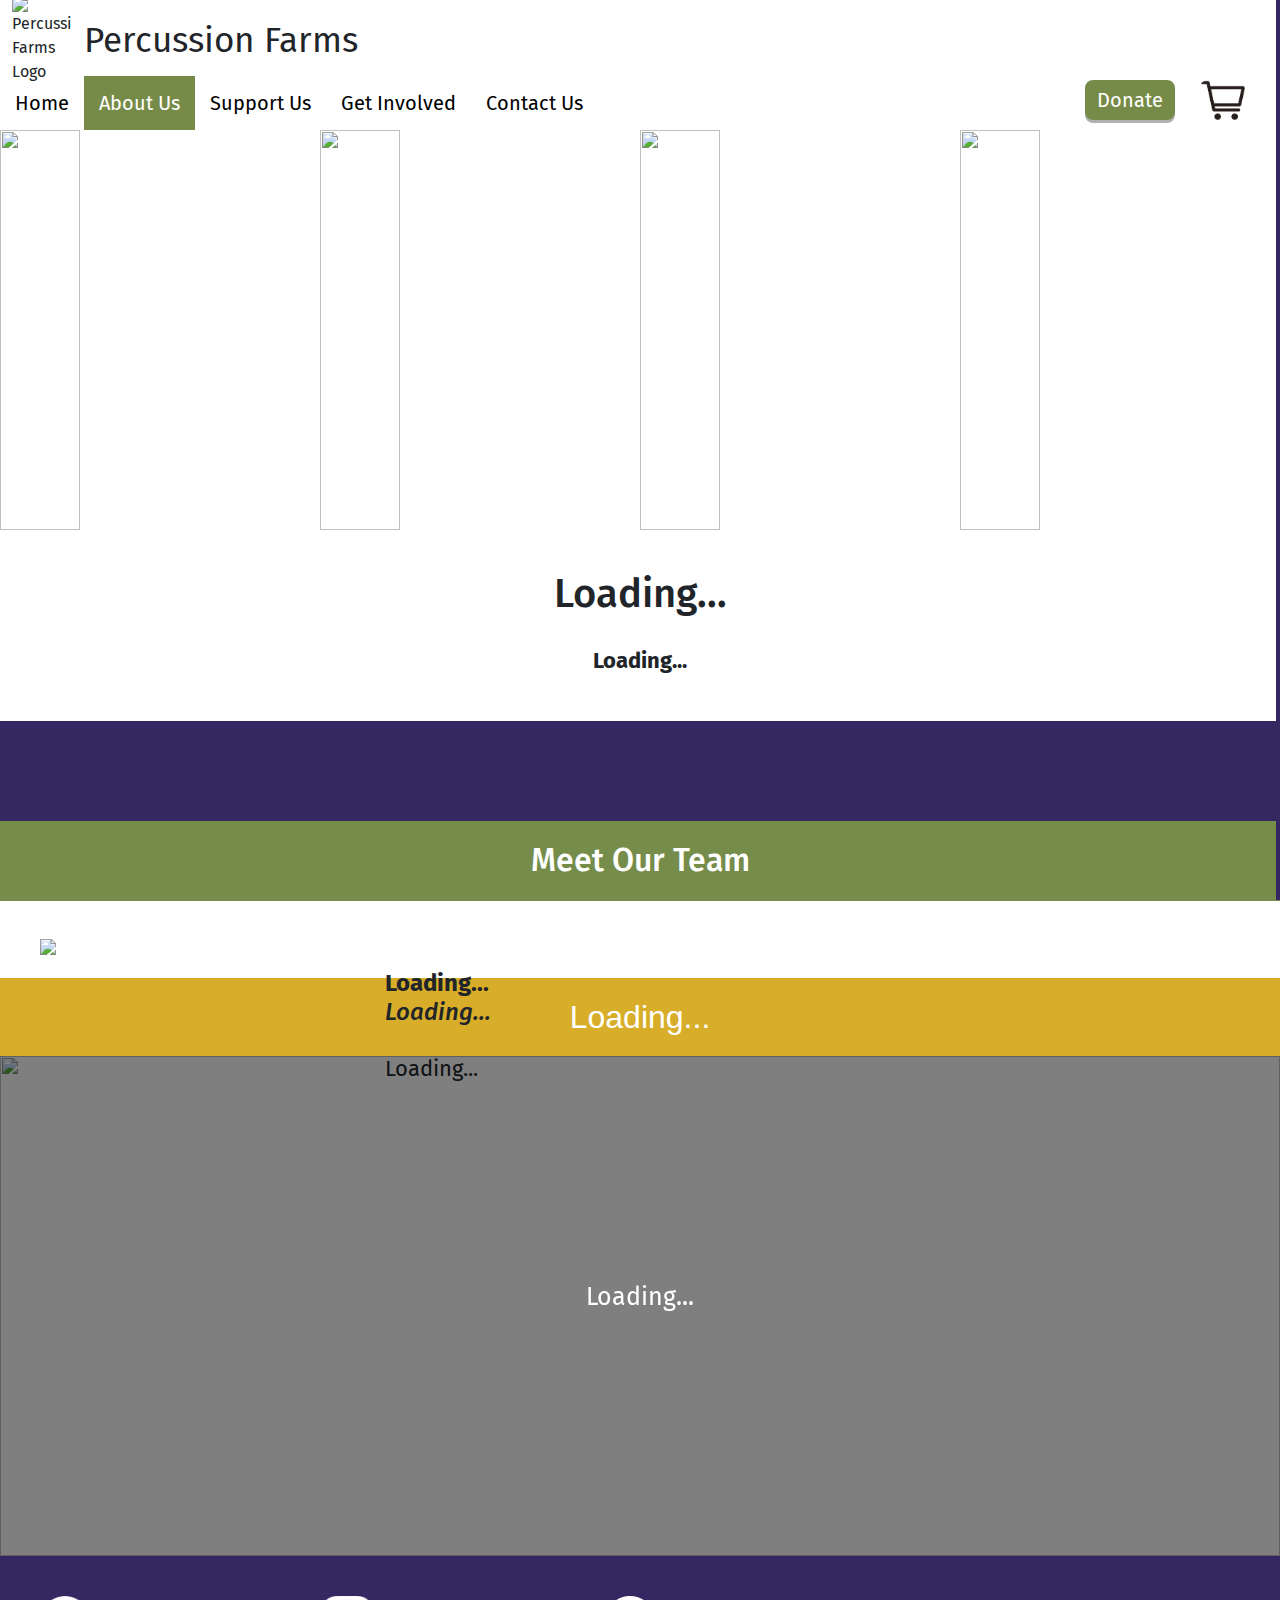
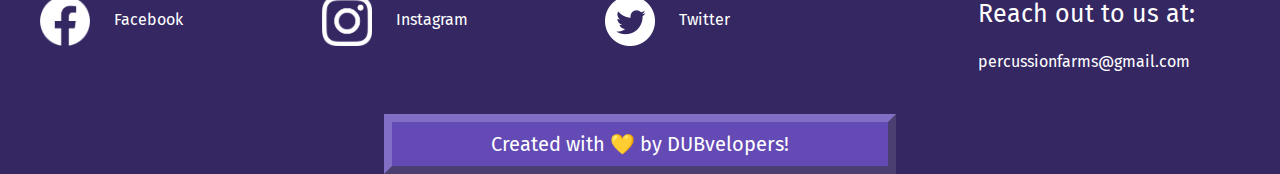
==== commit 81e094eb: "add image import for remaining pages" ====
--- a/about-us.html
+++ b/about-us.html
@@ -87,10 +87,10 @@
                     <img id="img-12"
                         src="img/default-small.jpg">
                     <div class="text-container">
-                        <h3 id="t9"> Loading... </h3>
-                        <h3 id="s9"> Loading... </h3>
+                        <h3 id="t9"></h3>
+                        <h3 id="s9"></h3>
                         <br>
-                        <p id="d9"> Loading... </p>
+                        <p id="d9"></p>
                     </div>
                 </div>
                 <div class="member" 
@@ -99,10 +99,10 @@
                     <img id="img-13"
                         src="img/default-small.jpg">
                     <div class="text-container">
-                        <h3 id="t10"> Loading... </h3>
-                        <h3 id="s10"> Loading... </h3>
+                        <h3 id="t10"></h3>
+                        <h3 id="s10"></h3>
                         <br>
-                        <p id="d10"> Loading... </p>
+                        <p id="d10"></p>
                     </div>
                 </div>
             </div>
@@ -113,8 +113,7 @@
             <div class="background-fade"></div>
             <div id="history-content">
                 <img src="img/default-big.jpg"
-                    id="img-14"
-                    alt="Background pic">
+                    id="img-14">
                 <div class="text-container">
                     <p id="d11"> Loading... </p>
                 </div>
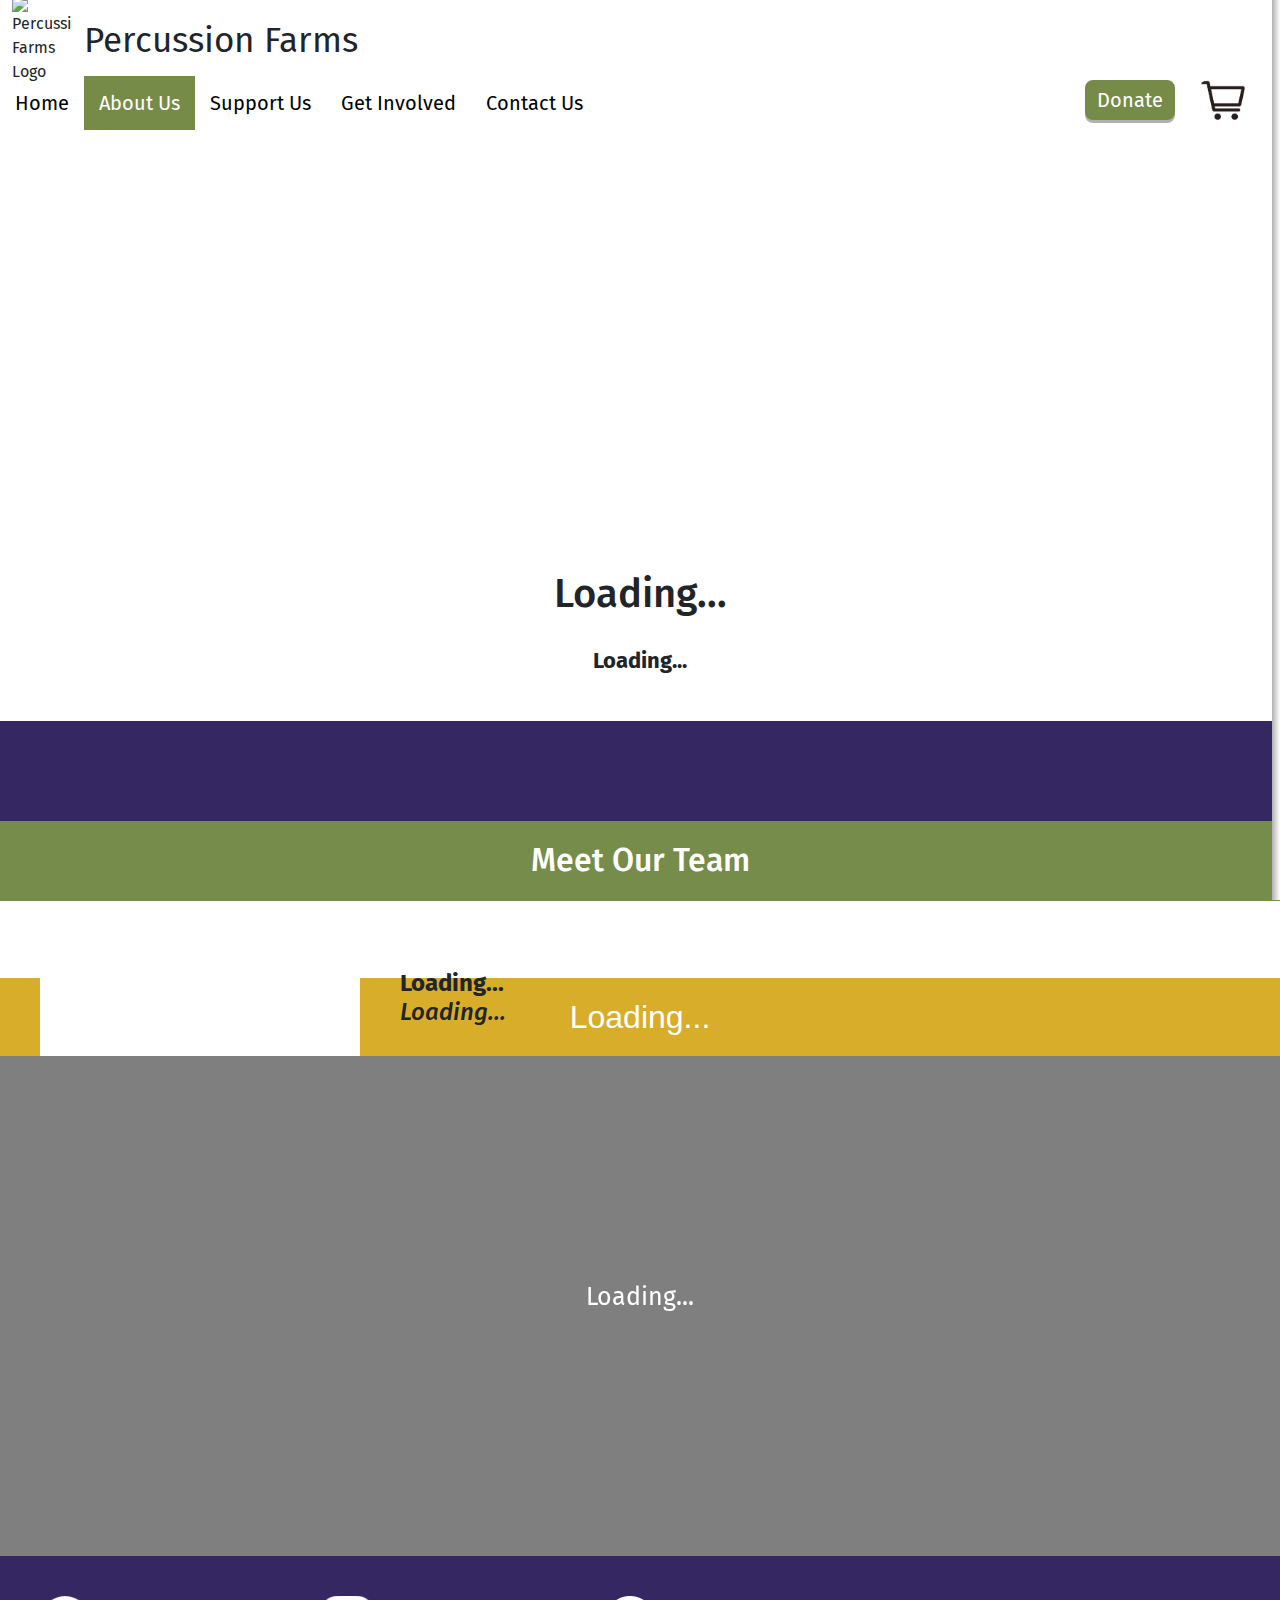
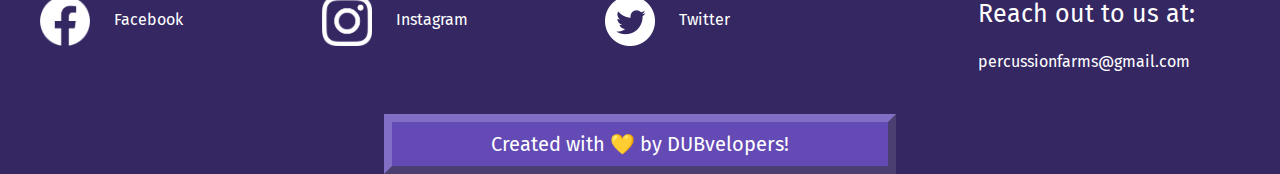
==== commit 1cbe8827: "remove static images, add minor style fixes" ====
--- a/about-us.html
+++ b/about-us.html
@@ -124,15 +124,15 @@
     <!-- Page Footer -->
     <footer>
         <div class="address">
-            <img src="logo/facebook.png" alt="Facebook Logo">
+            <img src="img/facebook.png" alt="Facebook Logo">
             <a href="https://www.facebook.com/PercussionFarms/" target="blank">Facebook</a>
         </div>
         <div class="address">
-            <img src="logo/instagram.png" alt="Instagram Logo">
+            <img src="img/instagram.png" alt="Instagram Logo">
             <a href="https://www.instagram.com/percussionfarms/?hl=en" target="blank">Instagram</a>
         </div>
         <div class="address">
-            <img src="logo/twitter.png" alt="Twitter Logo">
+            <img src="img/twitter.png" alt="Twitter Logo">
             <a href="https://mobile.twitter.com/percussionfarms" target="blank">Twitter</a>
         </div>
         <div class="filler"></div>
--- a/css/modal.css
+++ b/css/modal.css
@@ -133,7 +133,14 @@
 }
 
 .sidebar {
-	border-left: 4px solid #352762;
+  border-width: 0 0 0 8px;
+  border-style: solid;
+	border-image: 
+		linear-gradient(
+			to right, 
+			rgba(0, 0, 0, 0.3),
+			rgba(255, 255, 255, 1)
+		) 1 100%;
 }
 
 .empty {
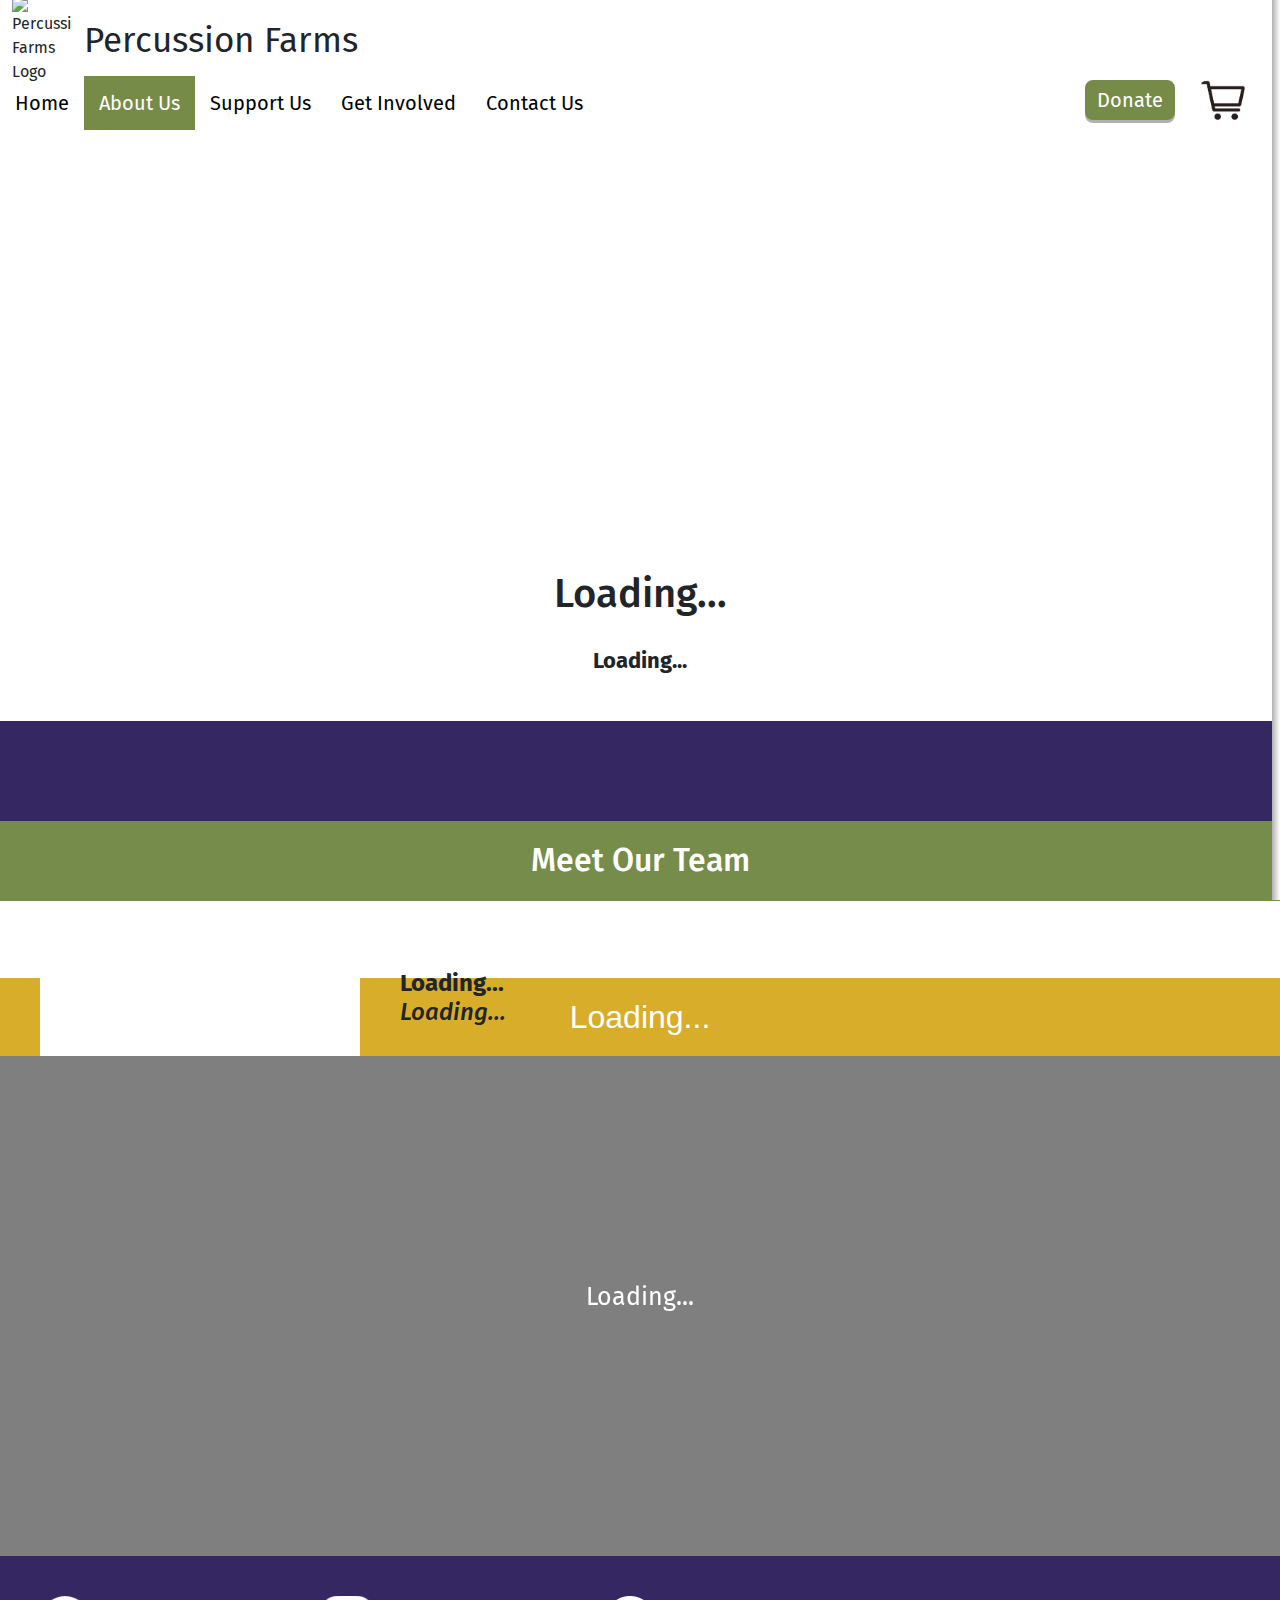
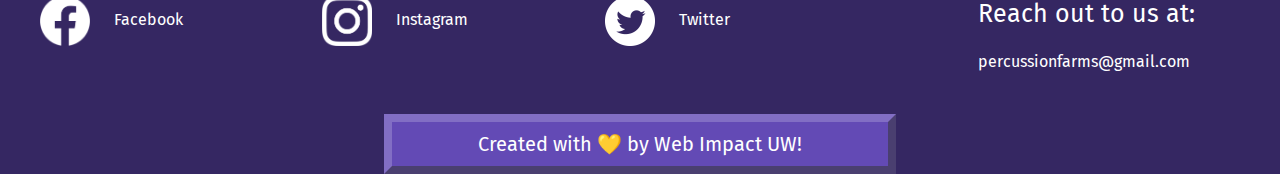
==== commit bbeb6c9c: "update organization name" ====
--- a/about-us.html
+++ b/about-us.html
@@ -142,8 +142,8 @@
             <!-- <p>Phone: xxx-xxx-xxxx</p> -->
         </div>
     </footer>
-    <div class="dubvelopers">
-        <p> Created with &#128155 by <a href="https://dubvelopersuw.org" target="blank">DUBvelopers</a>! </p>
+    <div class="webimpactuw">
+        <p> Created with &#128155 by <a href="https://webimpactuw.org" target="blank">Web Impact UW</a>! </p>
     </div>
 
     <!-- Donation Overlay -->
--- a/css/header-footer.css
+++ b/css/header-footer.css
@@ -199,14 +199,14 @@
 	width: 10vw;
 }
 
-.dubvelopers {
+.webimpactuw {
 	background: #352762;
 	display: block;
 	height: 60px;
 	text-align: center;
 }
 
-.dubvelopers p {
+.webimpactuw p {
 	background: #634ab5;
 	font-size: 20px;
 	color: white;
@@ -219,13 +219,13 @@
 	display: inline-block;
 }
 
-.dubvelopers p a {
+.webimpactuw p a {
 	font-size: inherit;
 	color: white;
 	text-decoration: none;
 }
 
-.dubvelopers p a:hover {
+.webimpactuw p a:hover {
 	text-decoration: underline;
 }
 
@@ -352,7 +352,7 @@
 		margin-left: 10vw;
 	}
 
-	.dubvelopers p {
+	.webimpactuw p {
 		min-width: 10px;
 		width: 90vw;
 		padding: 5px 0px;
@@ -360,7 +360,7 @@
 		overflow: hidden;
 	}
 
-	.dubvelopers {
+	.webimpactuw {
 		height: auto;
 		min-width: 10px;
 		overflow: hidden;
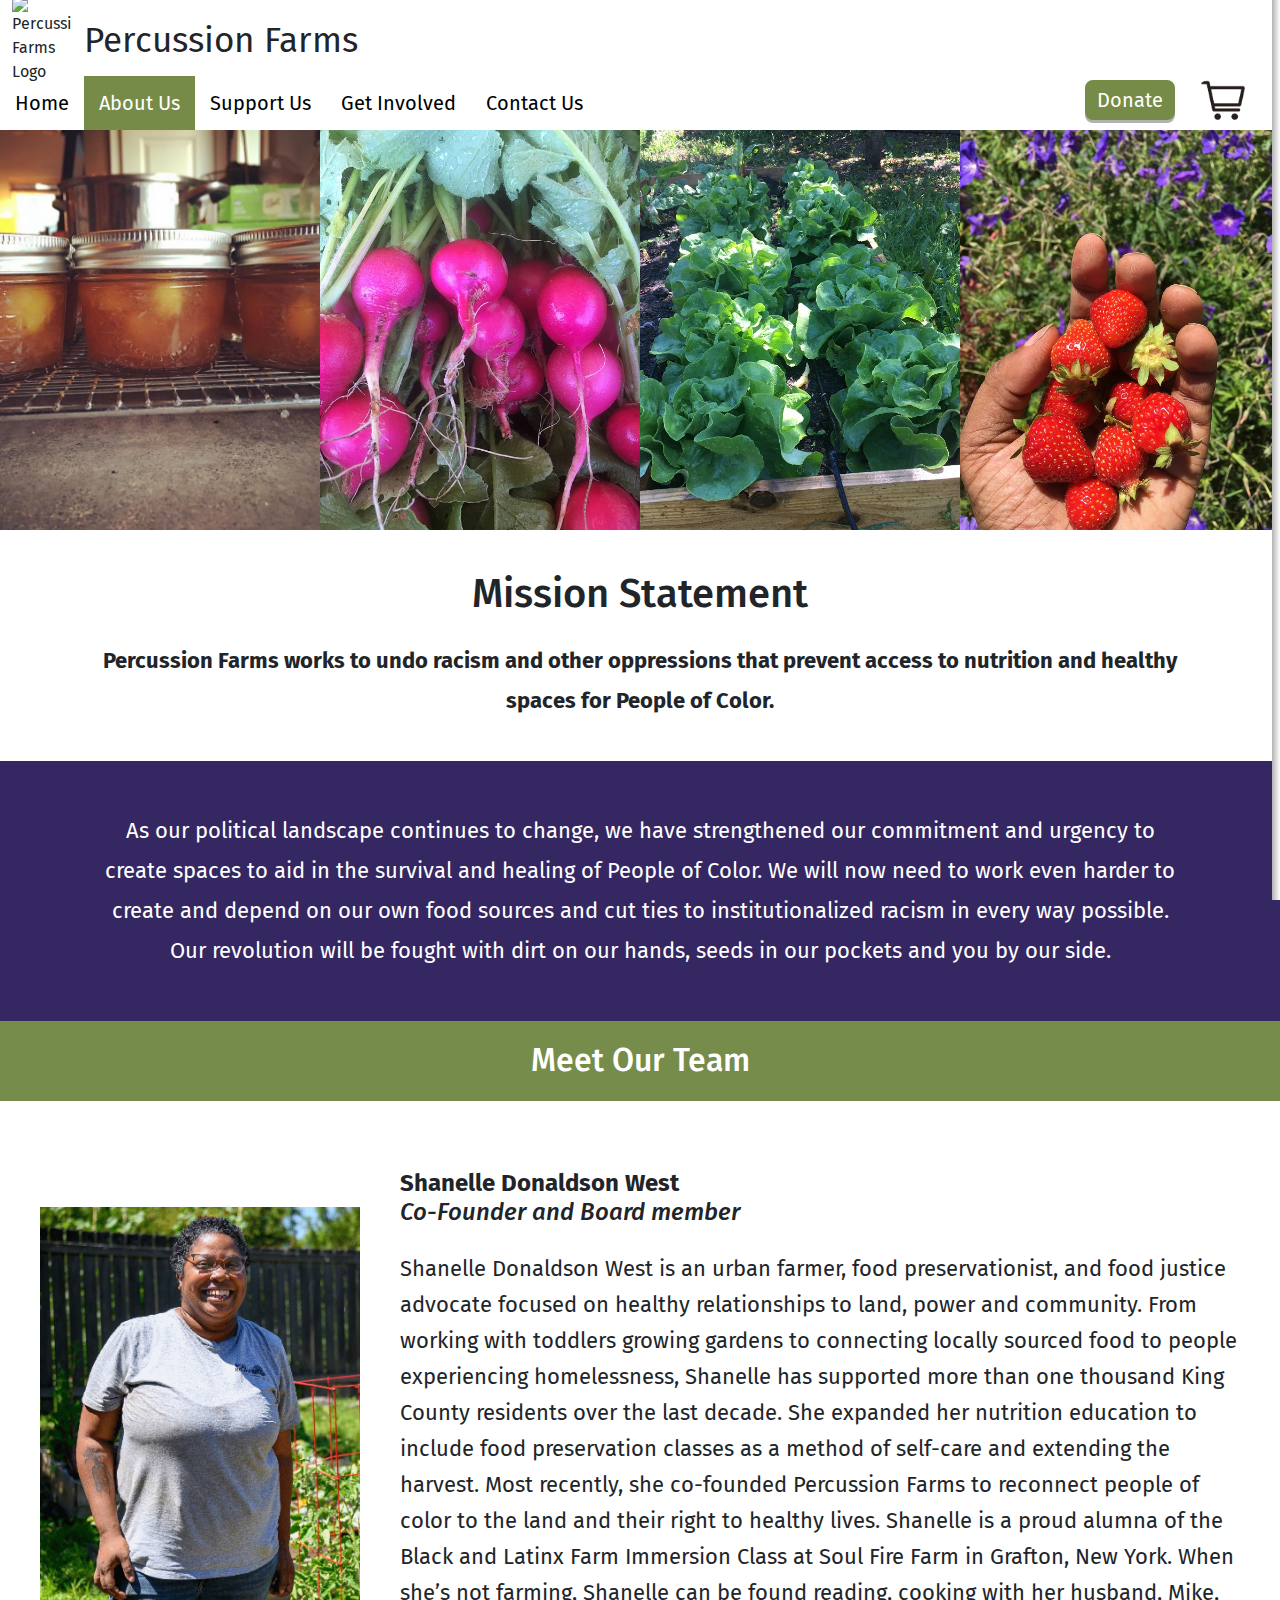
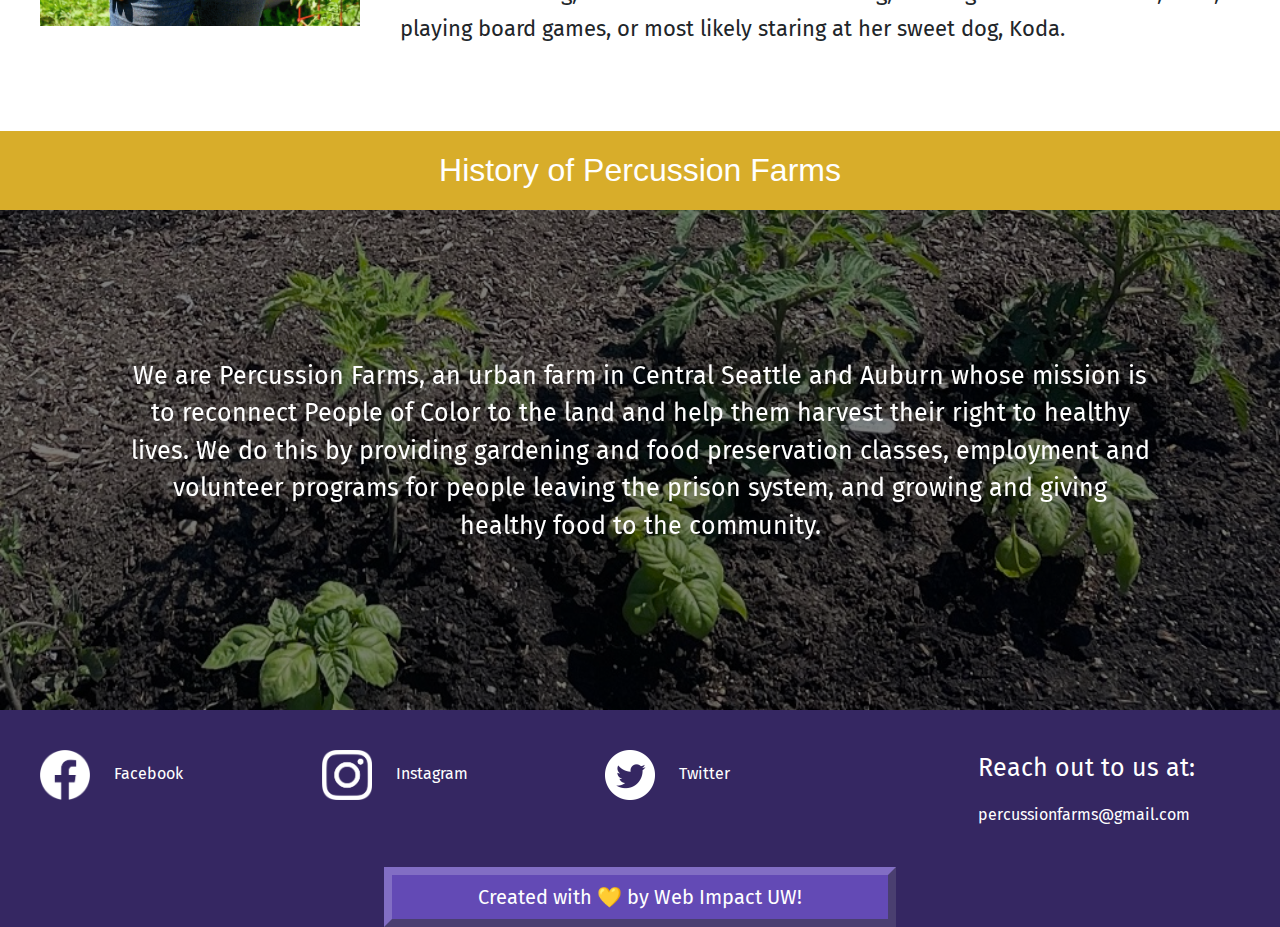
==== commit e3664982: "replace content loading with static imports" ====
--- a/about-us.html
+++ b/about-us.html
@@ -29,8 +29,6 @@
         data-sdk-integration-source="button-factory"></script>
     <script defer src="js/script.js"></script>
     <script defer src="js/cart.js"></script>
-    <script defer src="content/env.js"></script>
-    <script defer src="content/load-about.js"></script>
 
     <title> Percussion Farms </title>
 </head>
@@ -53,69 +51,45 @@
     </nav>
     <div class="content">
         <section id="rowpics">
-            <img id="img-6" src="img/default-small.jpg">
-            <img id="img-7" src="img/default-small.jpg">
-            <img id="img-8" src="img/default-small.jpg">
-            <img id="img-9" src="img/default-small.jpg">
+            <img src="assets/collage-1.jpg">
+            <img src="assets/collage-2.jpg">
+            <img src="assets/collage-3.jpg">
+            <img src="assets/collage-4.jpg">
         </section>
         <section id="mission">
-            <h2 id="t7"> Loading... </h2>
-            <p id="s7" 
-                style="font-weight: bold;"> 
-                Loading... 
+            <h2>Mission Statement</h2>
+            <p style="font-weight: bold;"> 
+                Percussion Farms works to undo racism and other oppressions that prevent access to nutrition and healthy spaces for People of Color. 
             </p>
         </section>
-        <p id="d7"></p>
+        <p>
+            As our political landscape continues to change, we have strengthened our commitment and urgency to create spaces to aid in the survival and healing of People of Color. We will now need to work even harder to create and depend on our own food sources and cut ties to institutionalized racism in every way possible. Our revolution will be fought with dirt on our hands, seeds in our pockets and you by our side.
+        </p>
         <section id="team">
             <h2>Meet Our Team</h2>
             <div id="teamblock">
-                <div class="member"
-                    style="height: 0" 
-                    id="mem8">
-                    <img id="img-11" 
-                        src="img/default-small.jpg">
+                <div class="member">
+                    <img
+                        src="assets/about/team-1.png">
                     <div class="text-container">
-                        <h3 id="t8"> Loading... </h3>
-                        <h3 id="s8"> Loading... </h3>
-                        <br>
-                        <p id="d8"> Loading... </p>
+                        <h3>Shanelle Donaldson West</h3>
+                        <h3>Co-Founder and Board member</h3>
+                        <br />
+                        <p>
+                            Shanelle Donaldson West is an urban farmer, food preservationist, and food justice advocate focused on healthy relationships to land, power and community. From working with toddlers growing gardens to connecting locally sourced food to people experiencing homelessness, Shanelle has supported more than one thousand King County residents over the last decade. She expanded her nutrition education to include food preservation classes as a method of self-care and extending the harvest. Most recently, she co-founded Percussion Farms to reconnect people of color to the land and their right to healthy lives. Shanelle is a proud alumna of the Black and Latinx Farm Immersion Class at Soul Fire Farm in Grafton, New York. When she’s not farming, Shanelle can be found reading, cooking with her husband, Mike, playing board games, or most likely staring at her sweet dog, Koda.
+                        </p>
                     </div>
                 </div>
-                <div class="member"
-                    style="height: 0"  
-                    id="mem9">
-                    <img id="img-12"
-                        src="img/default-small.jpg">
-                    <div class="text-container">
-                        <h3 id="t9"></h3>
-                        <h3 id="s9"></h3>
-                        <br>
-                        <p id="d9"></p>
-                    </div>
-                </div>
-                <div class="member" 
-                    style="height: 0"
-                    id="mem10">
-                    <img id="img-13"
-                        src="img/default-small.jpg">
-                    <div class="text-container">
-                        <h3 id="t10"></h3>
-                        <h3 id="s10"></h3>
-                        <br>
-                        <p id="d10"></p>
-                    </div>
-                </div>
-            </div>
-            </div>
-        </section>
-        <h2 class="history-header" id="t11"> Loading... </h2>
+            </div>
+            </div>
+        </section>
+        <h2 class="history-header">History of Percussion Farms</h2>
         <section id="history">
             <div class="background-fade"></div>
             <div id="history-content">
-                <img src="img/default-big.jpg"
-                    id="img-14">
+                <img src="assets/about/about-1.jpg">
                 <div class="text-container">
-                    <p id="d11"> Loading... </p>
+                    <p>We are Percussion Farms, an urban farm in Central Seattle and Auburn whose mission is to reconnect People of Color to the land and help them harvest their right to healthy lives. We do this by providing gardening and food preservation classes, employment and volunteer programs for people leaving the prison system, and growing and giving healthy food to the community.</p>
                 </div>
             </div>
         </section>
